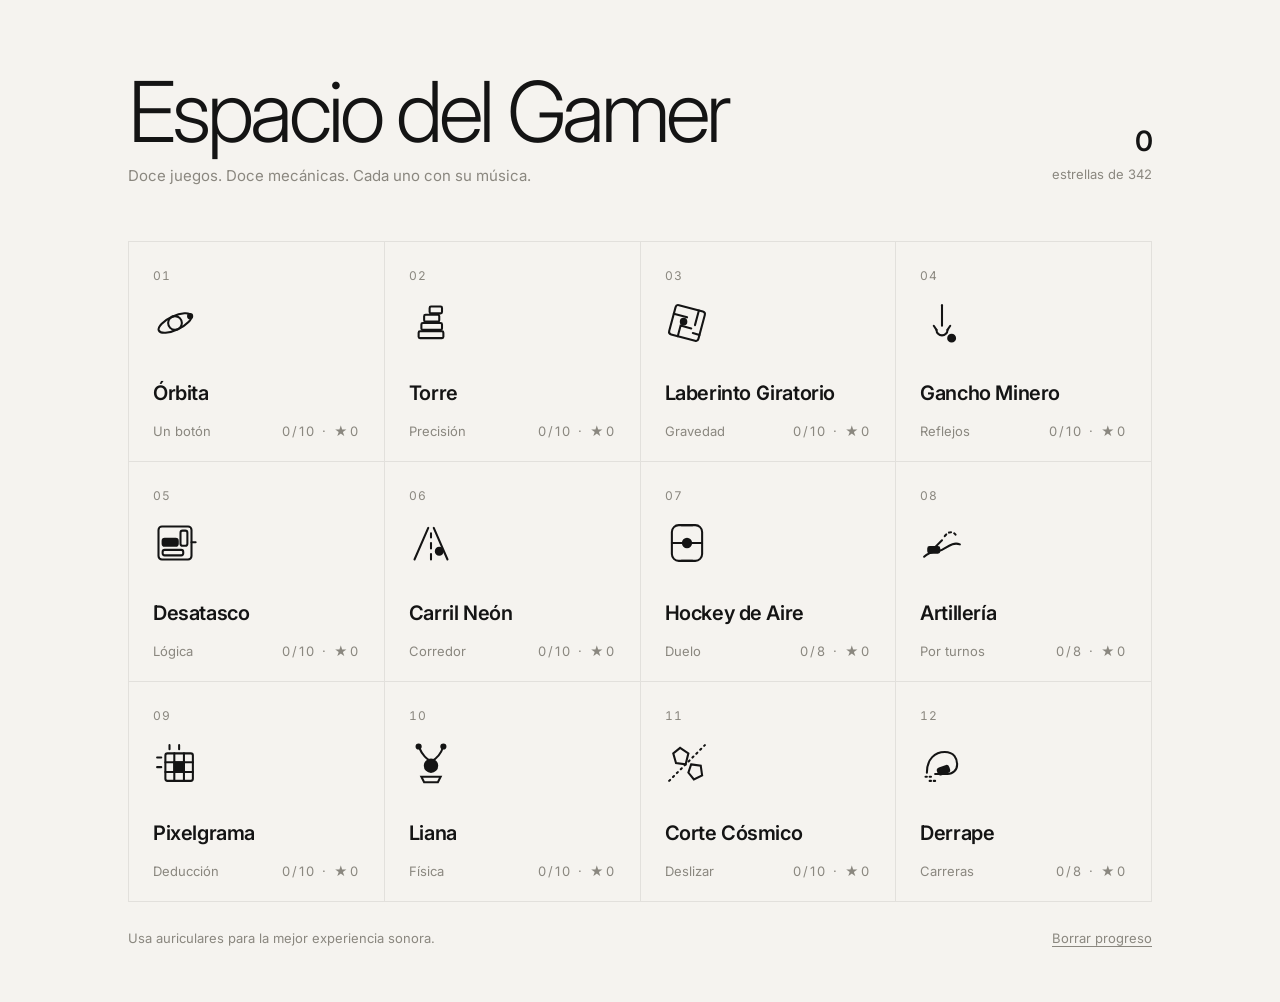
==== index.html @ 909a2a93 "Espacio del Gamer: 12 juegos HTML con música adaptativa y niveles Co-Authored-By: Claude Opus 5.5 <n" ====
<!doctype html>
<html lang="es">
<head>
<meta charset="utf-8">
<meta name="viewport" content="width=device-width,initial-scale=1">
<title>Espacio del Gamer</title>
<link rel="preconnect" href="https://fonts.googleapis.com"><link href="https://fonts.googleapis.com/css2?family=Inter:wght@300;400;600;700&display=swap" rel="stylesheet">
<style>
:root{--bg:#f5f3ef;--ink:#141414;--muted:#8a877f;--line:rgba(0,0,0,.08)}
@media (prefers-color-scheme:dark){:root{--bg:#111113;--ink:#f1f1f1;--muted:#7d7d85;--line:rgba(255,255,255,.08)}}
*{box-sizing:border-box}
body{margin:0;background:var(--bg);color:var(--ink);font-family:Inter,system-ui,sans-serif;-webkit-font-smoothing:antialiased}
.wrap{max-width:1080px;margin:0 auto;padding:72px 28px 56px}
header{display:flex;justify-content:space-between;align-items:flex-end;gap:24px;flex-wrap:wrap;margin-bottom:56px}
h1{font-size:clamp(40px,7vw,84px);font-weight:300;letter-spacing:-.05em;margin:0;line-height:.95}
.sub{color:var(--muted);margin:14px 0 0;font-size:15px}
.total{text-align:right;font-size:13px;color:var(--muted);line-height:1.6}
.total b{display:block;font-size:28px;font-weight:600;color:var(--ink);letter-spacing:-.02em}
.grid{display:grid;grid-template-columns:repeat(auto-fill,minmax(240px,1fr));border-top:1px solid var(--line);border-left:1px solid var(--line)}
a.g{position:relative;display:flex;flex-direction:column;gap:18px;padding:26px 24px 22px;border-right:1px solid var(--line);border-bottom:1px solid var(--line);text-decoration:none;color:inherit;transition:background .2s;min-height:220px}
a.g:hover{background:var(--ink);color:var(--bg)}
a.g:hover .glyph{color:var(--c)}
a.g:hover .meta,a.g:hover .num{color:inherit;opacity:.6}
.num{font-size:12px;color:var(--muted);font-variant-numeric:tabular-nums;letter-spacing:1px}
.glyph{width:44px;height:44px;color:var(--ink);transition:color .2s}
.glyph svg{width:100%;height:100%}
.name{font-size:20px;font-weight:600;letter-spacing:-.02em;margin-top:auto}
.meta{display:flex;justify-content:space-between;font-size:13px;color:var(--muted)}
.dots{letter-spacing:2px}
.dot{position:absolute;top:28px;right:24px;width:8px;height:8px;border-radius:50%;background:var(--c)}
footer{display:flex;justify-content:space-between;gap:16px;flex-wrap:wrap;margin-top:28px;font-size:13px;color:var(--muted)}
footer button{font:inherit;color:inherit;background:none;border:0;cursor:pointer;text-decoration:underline;text-underline-offset:3px;padding:0}
@media (max-width:560px){.wrap{padding:44px 16px 40px}.total{text-align:left}a.g{min-height:180px}}
</style>
</head>
<body>
<div class="wrap">
  <header>
    <div><h1>Espacio del Gamer</h1><p class="sub">Doce juegos. Doce mecánicas. Cada uno con su música.</p></div>
    <div class="total"><b id="stars">0</b>estrellas de <span id="max">0</span></div>
  </header>
  <main class="grid" id="grid"></main>
  <footer><span>Usa auriculares para la mejor experiencia sonora.</span><button id="reset">Borrar progreso</button></footer>
</div>
<script>
'use strict';
const S = 'fill="none" stroke="currentColor" stroke-width="3" stroke-linecap="round"';
const GAMES = [
  ['orbita', 'Órbita', 'Un botón', 10, '#8b7bff', `<svg viewBox="0 0 64 64" ${S}><circle cx="32" cy="32" r="10"/><ellipse cx="32" cy="32" rx="26" ry="10" transform="rotate(-25 32 32)"/><circle cx="54" cy="22" r="3" fill="currentColor"/></svg>`],
  ['torre', 'Torre', 'Precisión', 10, '#ff7a59', `<svg viewBox="0 0 64 64" ${S}><rect x="14" y="44" width="36" height="10" rx="2"/><rect x="18" y="32" width="30" height="10" rx="2"/><rect x="22" y="20" width="22" height="10" rx="2"/><rect x="30" y="8" width="18" height="10" rx="2"/></svg>`],
  ['laberinto', 'Laberinto Giratorio', 'Gravedad', 10, '#2f9e8f', `<svg viewBox="0 0 64 64" ${S}><g transform="rotate(15 32 32)"><rect x="10" y="10" width="44" height="44" rx="4"/><path d="M10 24h20M44 10v22M24 54V38h16M54 44H44"/></g><circle cx="27" cy="30" r="4" fill="currentColor"/></svg>`],
  ['gancho', 'Gancho Minero', 'Reflejos', 10, '#d9a02b', `<svg viewBox="0 0 64 64" ${S}><path d="M32 6v30"/><path d="M24 42a8 8 0 1 0 16 0"/><path d="M24 42l-4-6M40 42l4-6"/><circle cx="46" cy="54" r="5" fill="currentColor"/></svg>`],
  ['desatasco', 'Desatasco', 'Lógica', 10, '#e05a47', `<svg viewBox="0 0 64 64" ${S}><rect x="8" y="8" width="48" height="48" rx="5"/><rect x="14" y="26" width="22" height="10" rx="3" fill="currentColor"/><rect x="40" y="14" width="10" height="22" rx="3"/><rect x="14" y="42" width="30" height="8" rx="3"/><path d="M56 31h6"/></svg>`],
  ['carril', 'Carril Neón', 'Corredor', 10, '#ff3d9a', `<svg viewBox="0 0 64 64" ${S}><path d="M28 10 8 56M36 10l20 46M32 18v6M32 32v8M32 48v8"/><circle cx="44" cy="44" r="5" fill="currentColor"/></svg>`],
  ['hockey', 'Hockey de Aire', 'Duelo', 8, '#2f6df6', `<svg viewBox="0 0 64 64" ${S}><rect x="10" y="6" width="44" height="52" rx="10"/><path d="M10 32h44M24 6h16M24 58h16"/><circle cx="32" cy="32" r="6" fill="currentColor"/></svg>`],
  ['artilleria', 'Artillería', 'Por turnos', 8, '#5b7a3a', `<svg viewBox="0 0 64 64" ${S}><path d="M6 52c10-10 18-6 26-10s16-12 26-8"/><rect x="12" y="38" width="16" height="8" rx="2" fill="currentColor"/><path d="M22 38l10-10"/><path d="M36 22c6-8 14-8 18 2" stroke-dasharray="3 5"/></svg>`],
  ['pixelgrama', 'Pixelgrama', 'Deducción', 10, '#8a877f', `<svg viewBox="0 0 64 64" ${S}><rect x="18" y="18" width="40" height="40" rx="3"/><path d="M18 31h40M18 45h40M31 18v40M45 18v40"/><rect x="31" y="31" width="14" height="14" fill="currentColor"/><path d="M6 24h6M6 38h6M24 6v6M38 6v6"/></svg>`],
  ['liana', 'Liana', 'Física', 10, '#e8862d', `<svg viewBox="0 0 64 64" ${S}><circle cx="14" cy="8" r="3" fill="currentColor"/><circle cx="50" cy="8" r="3" fill="currentColor"/><path d="M14 8c6 14 12 18 18 22M50 8c-4 12-10 18-18 22"/><circle cx="32" cy="36" r="9" fill="currentColor"/><path d="M18 52h28l-4 8H22z"/></svg>`],
  ['corte', 'Corte Cósmico', 'Deslizar', 10, '#7c5cff', `<svg viewBox="0 0 64 64" ${S}><path d="M22 10l12 8-4 16-14-2-4-14z"/><path d="M38 34l14 2 2 14-12 6-8-10z"/><path d="M6 58 58 6" stroke-dasharray="2 6"/></svg>`],
  ['derrape', 'Derrape', 'Carreras', 8, '#e5484d', `<svg viewBox="0 0 64 64" ${S}><path d="M10 46c0-20 12-30 26-30s18 10 18 18-6 14-14 14H22"/><rect x="26" y="38" width="16" height="9" rx="3" fill="currentColor" transform="rotate(-20 34 42)"/><path d="M8 52h8M14 58h10" stroke-dasharray="2 4"/></svg>`]
];
const read = () => { try { return JSON.parse(localStorage.getItem('doce.progress.v1')) || {}; } catch (e) { return {}; } };
function render() {
  const p = read(); let tot = 0, max = 0;
  const grid = document.getElementById('grid'); grid.innerHTML = '';
  GAMES.forEach(([id, name, genre, lv, col, svg], i) => {
    const st = Object.values((p[id] || {}).stars || {}).reduce((a, b) => a + b, 0);
    const done = Math.min(lv, ((p[id] || {}).unlocked || 1) - 1);
    tot += st; max += lv * 3;
    const a = document.createElement('a'); a.className = 'g'; a.href = `games/${id}.html`; a.style.setProperty('--c', col);
    a.innerHTML = `<span class="num">${String(i + 1).padStart(2, '0')}</span>${done ? '<span class="dot"></span>' : ''}<div class="glyph">${svg}</div>
      <div class="name">${name}</div><div class="meta"><span>${genre}</span><span class="dots">${done}/${lv} · ★${st}</span></div>`;
    grid.append(a);
  });
  document.getElementById('stars').textContent = tot; document.getElementById('max').textContent = max;
}
document.getElementById('reset').onclick = () => { if (confirm('¿Borrar todo el progreso?')) { try { localStorage.removeItem('doce.progress.v1'); } catch (e) { } render(); } };
addEventListener('pageshow', render); render();
</script>
</body>
</html>
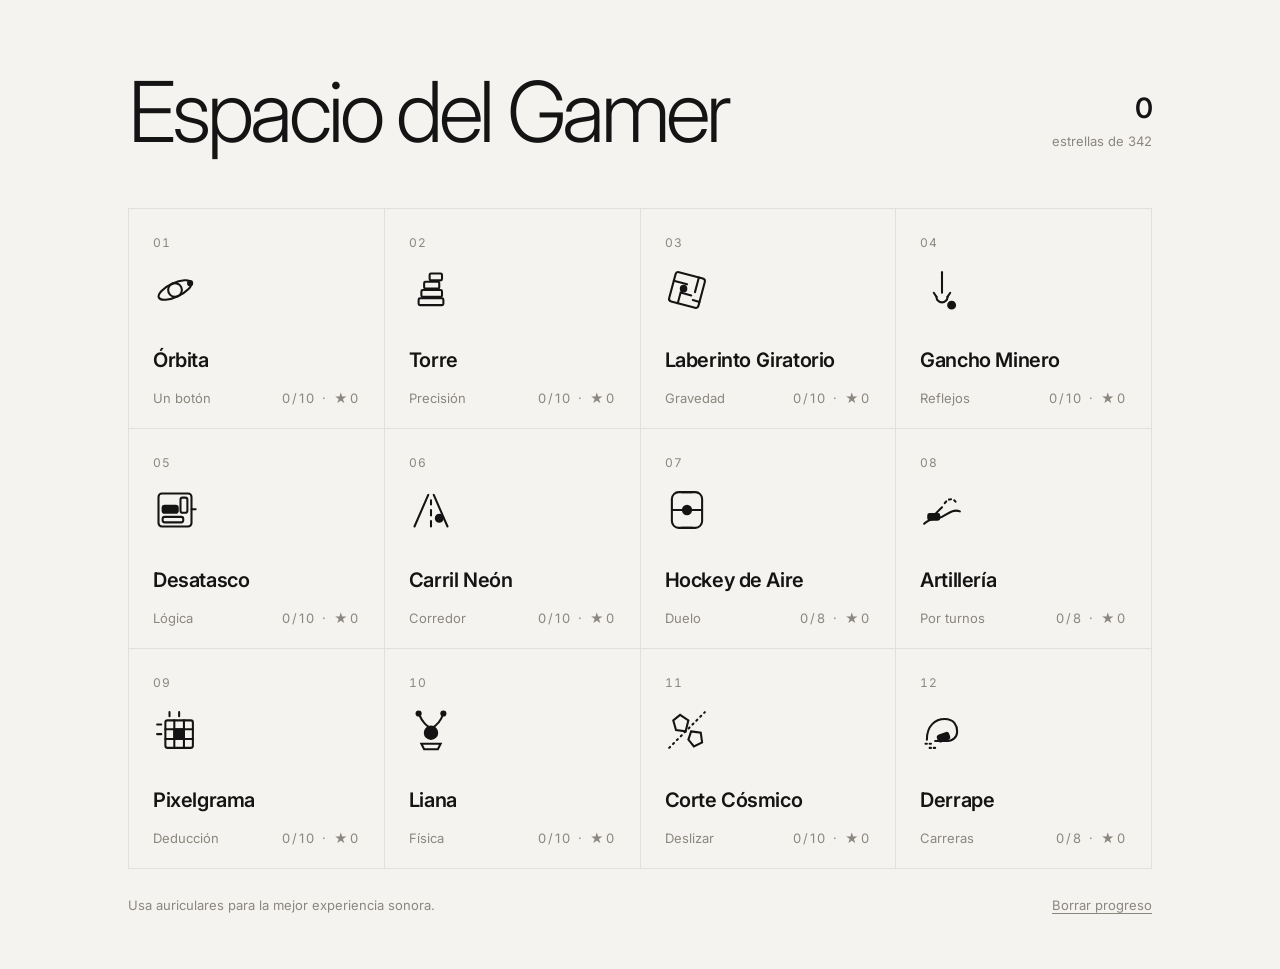
==== commit bb399711: "Quitar la descripción del menú Co-Authored-By: Claude Opus 5.5 <noreply@anthropic.com>" ====
--- a/index.html
+++ b/index.html
@@ -36,7 +36,7 @@
 <body>
 <div class="wrap">
   <header>
-    <div><h1>Espacio del Gamer</h1><p class="sub">Doce juegos. Doce mecánicas. Cada uno con su música.</p></div>
+    <div><h1>Espacio del Gamer</h1></div>
     <div class="total"><b id="stars">0</b>estrellas de <span id="max">0</span></div>
   </header>
   <main class="grid" id="grid"></main>
